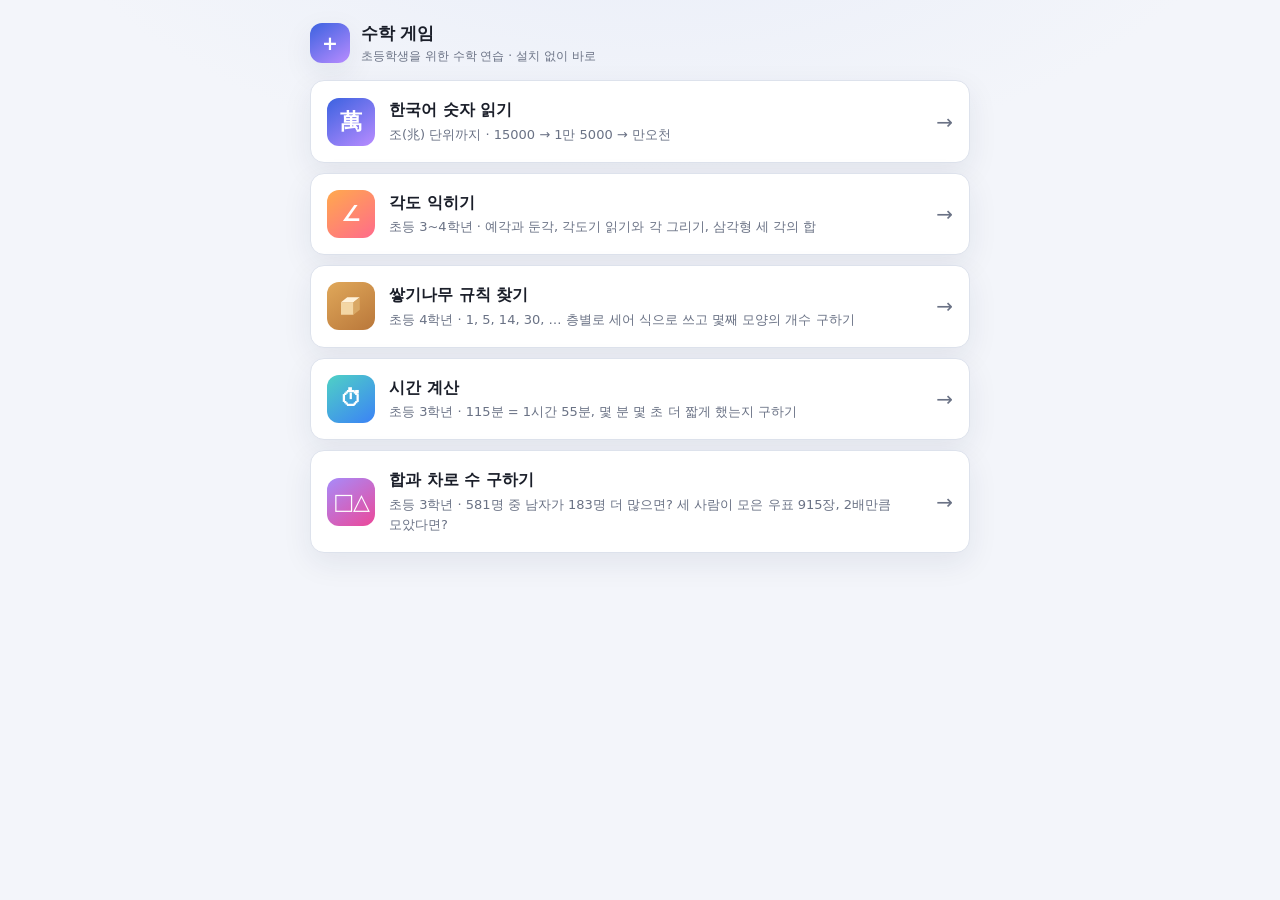
==== index.html @ 31f1b7b8 "합과 차 게임에 세 사람 문제 추가 — 915장, 145장 더, 2배 학습지 다음 문제(예린·준서·현빈이 모은 우표 915장, 준서는 예린이보다 145장 더, 현빈이는 준서의 2배" ====
<!DOCTYPE html>
<html lang="ko">
<head>
<meta charset="utf-8">
<meta name="viewport" content="width=device-width, initial-scale=1, viewport-fit=cover">
<meta name="description" content="초등학생을 위한 수학 게임 — 한국어 숫자 읽기, 각도 익히기, 쌓기나무 규칙 찾기, 시간 계산, 합과 차로 수 구하기.">
<title>수학 게임</title>
<link rel="icon" href="data:image/svg+xml,<svg xmlns='http://www.w3.org/2000/svg' viewBox='0 0 32 32'><text y='26' font-size='26'>🧮</text></svg>">
<link rel="stylesheet" href="css/style.css">
</head>
<body>
<div class="wrap">

  <header class="topbar">
    <div class="brand">
      <span class="logo" aria-hidden="true">+</span>
      <div>
        <h1>수학 게임</h1>
        <p>초등학생을 위한 수학 연습 · 설치 없이 바로</p>
      </div>
    </div>
  </header>

  <ul class="game-list">
    <li>
      <a class="game-card" href="numbers.html">
        <span class="logo" aria-hidden="true">萬</span>
        <span class="game-text">
          <b>한국어 숫자 읽기</b>
          <span>조(兆) 단위까지 · 15000 → 1만 5000 → 만오천</span>
        </span>
        <span class="go" aria-hidden="true">→</span>
      </a>
    </li>
    <li>
      <a class="game-card" href="angles.html">
        <span class="logo logo-angle" aria-hidden="true">∠</span>
        <span class="game-text">
          <b>각도 익히기</b>
          <span>초등 3~4학년 · 예각과 둔각, 각도기 읽기와 각 그리기, 삼각형 세 각의 합</span>
        </span>
        <span class="go" aria-hidden="true">→</span>
      </a>
    </li>
    <li>
      <a class="game-card" href="stacks.html">
        <span class="logo logo-stack" aria-hidden="true"><svg viewBox="0 0 24 24"><path d="M4 9h10v10H4z" fill="#f3d6a4"/><path d="M4 9l5-4h10l-5 4z" fill="#fff3dc"/><path d="M14 9l5-4v10l-5 4z" fill="#d9a865"/></svg></span>
        <span class="game-text">
          <b>쌓기나무 규칙 찾기</b>
          <span>초등 4학년 · 1, 5, 14, 30, … 층별로 세어 식으로 쓰고 몇째 모양의 개수 구하기</span>
        </span>
        <span class="go" aria-hidden="true">→</span>
      </a>
    </li>
    <li>
      <a class="game-card" href="times.html">
        <span class="logo logo-time" aria-hidden="true">⏱</span>
        <span class="game-text">
          <b>시간 계산</b>
          <span>초등 3학년 · 115분 = 1시간 55분, 몇 분 몇 초 더 짧게 했는지 구하기</span>
        </span>
        <span class="go" aria-hidden="true">→</span>
      </a>
    </li>
    <li>
      <a class="game-card" href="sumdiff.html">
        <span class="logo logo-sumdiff" aria-hidden="true">□△</span>
        <span class="game-text">
          <b>합과 차로 수 구하기</b>
          <span>초등 3학년 · 581명 중 남자가 183명 더 많으면? 세 사람이 모은 우표 915장, 2배만큼 모았다면?</span>
        </span>
        <span class="go" aria-hidden="true">→</span>
      </a>
    </li>
  </ul>

</div>
</body>
</html>
---- css/style.css ----
/* 한국어 숫자 읽기 게임 */

:root {
  --bg: #0e1016;
  --bg-glow: #171b28;
  --surface: #171a23;
  --surface-2: #1e2230;
  --border: #2a2f3d;
  --text: #e7eaf2;
  --muted: #8b93a8;
  --accent: #7f9cff;
  --accent-soft: rgba(127, 156, 255, 0.14);
  --gold: #ffd166;
  --good: #4ade80;
  --good-soft: rgba(74, 222, 128, 0.12);
  --bad: #fb7185;
  --bad-soft: rgba(251, 113, 133, 0.12);
  --radius: 14px;
  --shadow: 0 10px 30px rgba(0, 0, 0, 0.35);
}

@media (prefers-color-scheme: light) {
  :root {
    --bg: #f3f5fa;
    --bg-glow: #e7ecf8;
    --surface: #ffffff;
    --surface-2: #f0f3f9;
    --border: #dde2ec;
    --text: #1a1e29;
    --muted: #6a7285;
    --accent: #3b62e0;
    --accent-soft: rgba(59, 98, 224, 0.1);
    --gold: #b57d09;
    --good: #16a34a;
    --good-soft: rgba(22, 163, 74, 0.1);
    --bad: #dc2626;
    --bad-soft: rgba(220, 38, 38, 0.09);
    --shadow: 0 10px 30px rgba(28, 40, 80, 0.08);
  }
}

* { box-sizing: border-box; }

/* hidden 은 UA 스타일일 뿐이라 display 를 정한 클래스가 이긴다. 한 번에 막아 둔다. */
[hidden] { display: none !important; }

html, body { height: 100%; }

body {
  margin: 0;
  padding: 20px 16px 56px;
  background:
    radial-gradient(900px 500px at 50% -180px, var(--bg-glow), transparent 70%),
    var(--bg);
  color: var(--text);
  font-family: -apple-system, BlinkMacSystemFont, "Apple SD Gothic Neo", Pretendard,
    "Noto Sans KR", "Malgun Gothic", system-ui, sans-serif;
  font-size: 15px;
  line-height: 1.6;
  -webkit-font-smoothing: antialiased;
}

.wrap {
  max-width: 660px;
  margin: 0 auto;
  display: flex;
  flex-direction: column;
  gap: 14px;
}

/* ---------- 상단 ---------- */

.crumb { font-size: 13px; margin-bottom: -6px; }
.crumb a { color: var(--muted); text-decoration: none; }
.crumb a:hover { color: var(--accent); }

.topbar {
  display: flex;
  align-items: center;
  justify-content: space-between;
  gap: 12px;
}

.brand { display: flex; align-items: center; gap: 11px; min-width: 0; }

.logo {
  width: 40px;
  height: 40px;
  flex: none;
  display: grid;
  place-items: center;
  border-radius: 12px;
  background: linear-gradient(145deg, var(--accent), #b98cff);
  color: #fff;
  font-weight: 800;
  font-size: 19px;
  box-shadow: var(--shadow);
}

/* 각도 익히기 */
.logo-angle { background: linear-gradient(145deg, #ffa94d, #ff6b8b); font-size: 22px; }
/* 쌓기나무 규칙 찾기 */
.logo-stack { background: linear-gradient(145deg, #e0a85a, #b9773a); }
.logo-stack svg { width: 26px; height: 26px; }
.game-card .logo-stack svg { width: 30px; height: 30px; }
/* 시간 계산 */
.logo-time { background: linear-gradient(145deg, #4fd1c5, #3b82f6); font-size: 22px; }
/* 합과 차 */
.logo-sumdiff { background: linear-gradient(145deg, #a78bfa, #ec4899); font-size: 15px; letter-spacing: -1px; }

.brand h1 { margin: 0; font-size: 17px; letter-spacing: -0.2px; }
/* 좁은 화면에서 한글이 단어 중간에서 끊기지 않도록 */
.brand p { margin: 0; font-size: 12px; color: var(--muted); word-break: keep-all; }

.icon-btn {
  border: 1px solid var(--border);
  background: var(--surface);
  color: var(--text);
  border-radius: 10px;
  padding: 7px 11px;
  font: inherit;
  font-size: 13px;
  cursor: pointer;
  white-space: nowrap;
}
.icon-btn:hover { border-color: var(--accent); }
.icon-btn[aria-pressed="true"] { border-color: var(--accent); color: var(--accent); }

.topbar-actions { display: flex; gap: 6px; flex: none; }

/* ---------- 게임 목록 (index.html) ---------- */

.game-list { display: flex; flex-direction: column; gap: 10px; margin: 0; padding: 0; list-style: none; }

.game-card {
  display: flex;
  align-items: center;
  gap: 14px;
  padding: 16px;
  background: var(--surface);
  border: 1px solid var(--border);
  border-radius: var(--radius);
  box-shadow: var(--shadow);
  color: var(--text);
  text-decoration: none;
  transition: border-color 0.12s ease;
}
.game-card:hover,
.game-card:focus-visible { border-color: var(--accent); }
.game-card .logo { width: 48px; height: 48px; font-size: 22px; box-shadow: none; }
.game-text { display: flex; flex-direction: column; gap: 2px; min-width: 0; }
.game-text b { font-size: 16px; }
.game-text span { font-size: 13px; color: var(--muted); word-break: keep-all; }
.game-card .go { margin-left: auto; flex: none; color: var(--muted); font-size: 20px; }

/* ---------- 설정 ---------- */

.panel {
  background: var(--surface);
  border: 1px solid var(--border);
  border-radius: var(--radius);
  padding: 12px 14px;
}

.control-row {
  display: flex;
  align-items: center;
  gap: 10px;
  flex-wrap: wrap;
}
.control-row + .control-row { margin-top: 10px; }

.control-label {
  font-size: 12px;
  color: var(--muted);
  width: 34px;
  flex: none;
}

.segmented {
  display: flex;
  flex-wrap: wrap;
  gap: 5px;
}

.segmented button {
  border: 1px solid var(--border);
  background: transparent;
  color: var(--muted);
  border-radius: 999px;
  padding: 5px 13px;
  font: inherit;
  font-size: 13px;
  cursor: pointer;
  transition: all 0.12s ease;
}
.segmented button:hover { color: var(--text); border-color: var(--accent); }
.segmented button[aria-pressed="true"] {
  background: var(--accent-soft);
  border-color: var(--accent);
  color: var(--accent);
  font-weight: 600;
}

.segmented button:disabled {
  opacity: 0.4;
  border-style: dashed;
  cursor: not-allowed;
}
.segmented button:disabled:hover {
  color: var(--muted);
  border-color: var(--border);
}

.level-hint { font-size: 12px; color: var(--muted); margin: 8px 0 0; }

/* ---------- 통계 ---------- */

.stats {
  display: grid;
  grid-template-columns: repeat(4, 1fr);
  gap: 8px;
}

.stat {
  background: var(--surface);
  border: 1px solid var(--border);
  border-radius: 12px;
  padding: 9px 6px;
  text-align: center;
}
.stat dt { font-size: 11px; color: var(--muted); margin: 0; }
.stat dd {
  margin: 1px 0 0;
  font-size: 19px;
  font-weight: 700;
  font-variant-numeric: tabular-nums;
  letter-spacing: -0.3px;
}
.stat.is-low dd { color: var(--bad); }

/* ---------- 문제 ---------- */

.card {
  background: var(--surface);
  border: 1px solid var(--border);
  border-radius: var(--radius);
  padding: 22px 18px 18px;
  box-shadow: var(--shadow);
}

.prompt {
  text-align: center;
  font-size: 13px;
  color: var(--muted);
  margin-bottom: 10px;
}

.question {
  text-align: center;
  font-size: clamp(26px, 7.2vw, 44px);
  font-weight: 800;
  /* 쉼표가 없으므로 자릿수를 세기 쉽도록 살짝 벌린다 */
  letter-spacing: 0.04em;
  font-variant-numeric: tabular-nums;
  word-break: keep-all;
  overflow-wrap: anywhere;
  line-height: 1.25;
  margin: 0;
}
.question.is-hangul {
  font-size: clamp(20px, 5.2vw, 32px);
  letter-spacing: -0.5px;
}

/* 자리표 */
.place-table {
  display: flex;
  justify-content: center;
  gap: 6px;
  flex-wrap: wrap;
  margin-top: 14px;
}
.place-table[hidden] { display: none; }

.place-group {
  border: 1px dashed var(--border);
  border-radius: 10px;
  padding: 4px 10px 6px;
  text-align: center;
  min-width: 62px;
  background: var(--surface-2);
}
.place-group.is-zero { opacity: 0.4; }
.place-label { display: block; font-size: 11px; color: var(--accent); font-weight: 700; }
.place-digits { display: block; font-size: 16px; font-variant-numeric: tabular-nums; letter-spacing: 1px; }

/* ---------- 입력 ---------- */

.fields { margin-top: 18px; display: flex; flex-direction: column; gap: 10px; }

.field { display: flex; flex-direction: column; gap: 5px; }
.field[hidden] { display: none; }

.field-head {
  display: flex;
  align-items: baseline;
  justify-content: space-between;
  gap: 8px;
}
.field-head label { font-size: 13px; font-weight: 600; word-break: keep-all; }
.field-head .eg { font-size: 11.5px; color: var(--muted); }

.field input {
  width: 100%;
  border: 1.5px solid var(--border);
  background: var(--surface-2);
  color: var(--text);
  border-radius: 11px;
  padding: 12px 13px;
  font: inherit;
  font-size: 17px;
  outline: none;
  transition: border-color 0.12s ease, background 0.12s ease;
}
.field input::placeholder { color: var(--muted); opacity: 0.65; }
.field input:focus { border-color: var(--accent); }
.field.is-good input { border-color: var(--good); background: var(--good-soft); }
.field.is-bad input { border-color: var(--bad); background: var(--bad-soft); }

.field-msg { font-size: 12.5px; min-height: 0; }
.field-msg:empty { display: none; }
.field.is-good .field-msg { color: var(--good); }
.field.is-bad .field-msg { color: var(--bad); }

/* ---------- 버튼 ---------- */

.actions { display: flex; gap: 8px; margin-top: 16px; }

.btn {
  border-radius: 11px;
  padding: 12px 16px;
  font: inherit;
  font-size: 15px;
  font-weight: 600;
  cursor: pointer;
  border: 1px solid var(--border);
  background: var(--surface-2);
  color: var(--text);
  transition: filter 0.12s ease, border-color 0.12s ease;
}
.btn:hover { filter: brightness(1.12); }
.btn:disabled { opacity: 0.4; cursor: not-allowed; }
.btn:disabled:hover { filter: none; border-color: var(--border); }
.btn-primary {
  flex: 1;
  border-color: transparent;
  background: linear-gradient(145deg, var(--accent), #9a7dff);
  color: #fff;
}
.btn-ghost { flex: none; color: var(--muted); }
.btn-ghost:hover { color: var(--text); border-color: var(--accent); }

/* ---------- 피드백 ---------- */

.feedback { margin-top: 16px; }
.feedback[hidden] { display: none; }

.verdict {
  display: flex;
  align-items: center;
  gap: 8px;
  font-weight: 700;
  font-size: 16px;
  padding: 10px 12px;
  border-radius: 11px;
}
.verdict.good { background: var(--good-soft); color: var(--good); }
.verdict.bad { background: var(--bad-soft); color: var(--bad); }
.verdict .score-delta { margin-left: auto; font-size: 13px; font-variant-numeric: tabular-nums; }

.unlock {
  margin-top: 10px;
  padding: 11px 13px;
  border: 1px solid var(--gold);
  border-radius: 11px;
  background: linear-gradient(135deg, rgba(255, 209, 102, 0.16), var(--accent-soft));
  font-size: 14px;
  font-weight: 600;
  word-break: keep-all;
}

.answer-line {
  margin-top: 10px;
  padding: 11px 12px;
  background: var(--surface-2);
  border: 1px solid var(--border);
  border-radius: 11px;
  font-size: 15px;
  word-break: keep-all;
  overflow-wrap: anywhere;
}
.answer-line b { color: var(--accent); font-weight: 700; }
.answer-line .sep { color: var(--muted); margin: 0 7px; }

.breakdown {
  width: 100%;
  border-collapse: collapse;
  margin-top: 10px;
  font-size: 14px;
}
.breakdown th {
  text-align: left;
  font-size: 11.5px;
  font-weight: 600;
  color: var(--muted);
  padding: 3px 8px;
  border-bottom: 1px solid var(--border);
}
.breakdown td {
  padding: 6px 8px;
  border-bottom: 1px solid var(--border);
  font-variant-numeric: tabular-nums;
}
.breakdown tr:last-child td { border-bottom: none; }
.breakdown tr.sum td {
  font-weight: 700;
  border-top: 2px solid var(--border);
}
.breakdown .u { color: var(--accent); font-weight: 700; width: 46px; }
.breakdown .h { font-variant-numeric: normal; }

.tip {
  margin-top: 10px;
  padding: 9px 12px;
  border-left: 3px solid var(--gold);
  background: var(--surface-2);
  border-radius: 0 10px 10px 0;
  font-size: 13px;
  color: var(--muted);
}
.tip b { color: var(--text); }

/* ---------- 결과 ---------- */

.result { text-align: center; padding: 10px 0 4px; }
.result h2 { margin: 0 0 6px; font-size: 20px; }
.result .big {
  font-size: 46px;
  font-weight: 800;
  color: var(--accent);
  font-variant-numeric: tabular-nums;
  line-height: 1.1;
}
.result p { color: var(--muted); margin: 6px 0 16px; font-size: 14px; }

/* ---------- 규칙 시트 ---------- */

.guide[hidden] { display: none; }
.guide h2 { font-size: 15px; margin: 0 0 10px; }
.guide ul { margin: 0; padding-left: 18px; }
.guide li { margin-bottom: 7px; font-size: 13.5px; color: var(--muted); }
.guide li b { color: var(--text); }
.guide code {
  background: var(--surface-2);
  border: 1px solid var(--border);
  border-radius: 6px;
  padding: 1px 6px;
  font-size: 12.5px;
  font-family: ui-monospace, SFMono-Regular, Menlo, monospace;
  color: var(--text);
}

.unit-scale {
  display: flex;
  gap: 6px;
  flex-wrap: wrap;
  margin: 0 0 12px;
}
.unit-scale span {
  border: 1px solid var(--border);
  background: var(--surface-2);
  border-radius: 9px;
  padding: 5px 9px;
  font-size: 12px;
  color: var(--muted);
}
.unit-scale b { color: var(--accent); }

.foot { text-align: center; font-size: 12px; color: var(--muted); }
.foot kbd {
  background: var(--surface-2);
  border: 1px solid var(--border);
  border-bottom-width: 2px;
  border-radius: 5px;
  padding: 1px 5px;
  font-size: 11px;
  font-family: inherit;
}

@media (max-width: 420px) {
  .stats { grid-template-columns: repeat(2, 1fr); }
  .control-label { width: 100%; }
}

@media (prefers-reduced-motion: no-preference) {
  .card { animation: rise 0.22s ease both; }
  @keyframes rise {
    from { opacity: 0; transform: translateY(6px); }
    to { opacity: 1; transform: none; }
  }
}
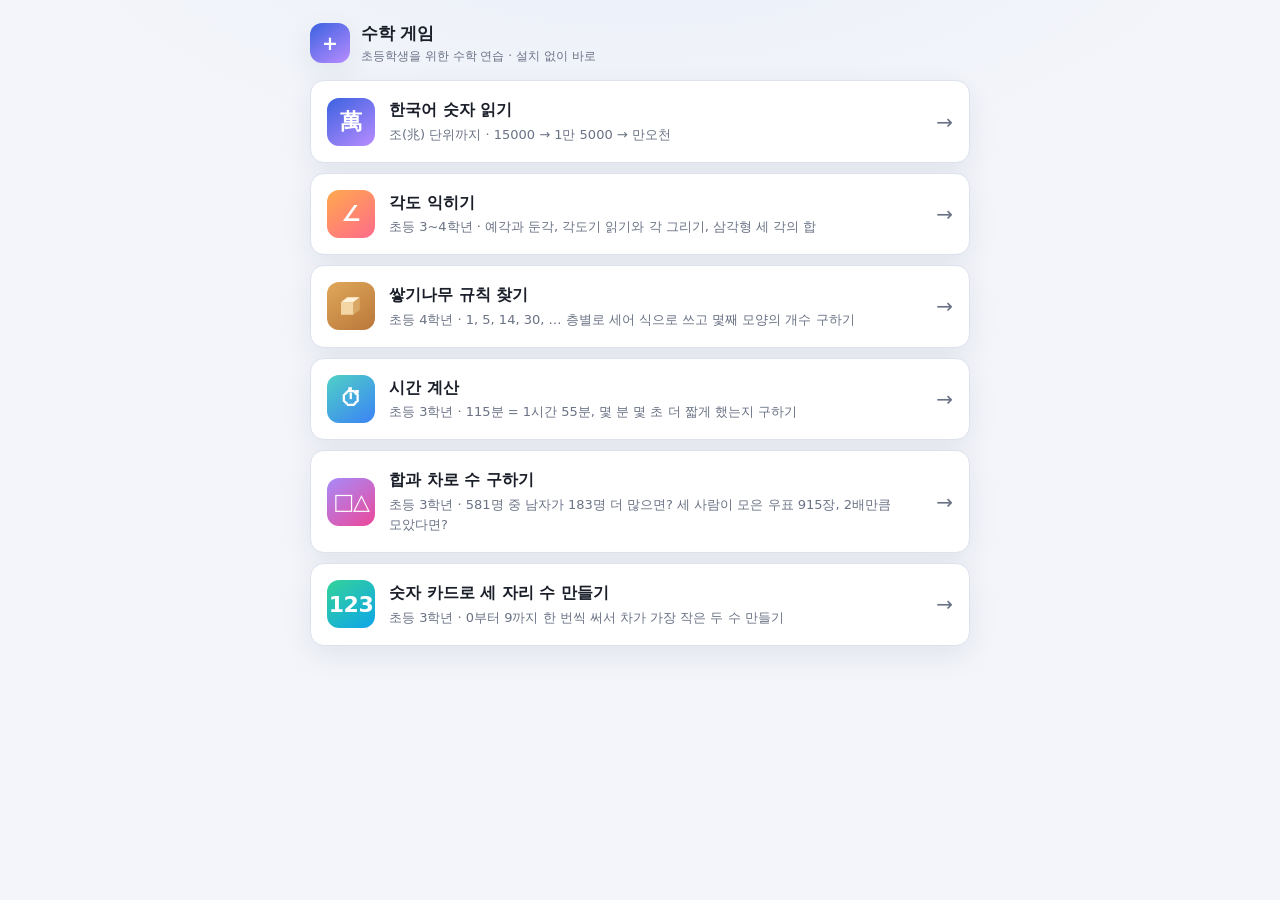
==== commit 0a0da8af: "숫자 카드 게임 추가 — 0~9로 차가 가장 작은 두 세 자리 수 학습지 문제(0부터 9까지 한 번씩 써서 두 세 자리 수, 차가 가장 작게)에서 시작했다. 가장 작은 차는 3이고" ====
--- a/index.html
+++ b/index.html
@@ -3,7 +3,7 @@
 <head>
 <meta charset="utf-8">
 <meta name="viewport" content="width=device-width, initial-scale=1, viewport-fit=cover">
-<meta name="description" content="초등학생을 위한 수학 게임 — 한국어 숫자 읽기, 각도 익히기, 쌓기나무 규칙 찾기, 시간 계산, 합과 차로 수 구하기.">
+<meta name="description" content="초등학생을 위한 수학 게임 — 한국어 숫자 읽기, 각도 익히기, 쌓기나무 규칙 찾기, 시간 계산, 합과 차로 수 구하기, 숫자 카드로 세 자리 수 만들기.">
 <title>수학 게임</title>
 <link rel="icon" href="data:image/svg+xml,<svg xmlns='http://www.w3.org/2000/svg' viewBox='0 0 32 32'><text y='26' font-size='26'>🧮</text></svg>">
 <link rel="stylesheet" href="css/style.css">
@@ -72,6 +72,16 @@
         <span class="go" aria-hidden="true">→</span>
       </a>
     </li>
+    <li>
+      <a class="game-card" href="digits.html">
+        <span class="logo logo-digits" aria-hidden="true">123</span>
+        <span class="game-text">
+          <b>숫자 카드로 세 자리 수 만들기</b>
+          <span>초등 3학년 · 0부터 9까지 한 번씩 써서 차가 가장 작은 두 수 만들기</span>
+        </span>
+        <span class="go" aria-hidden="true">→</span>
+      </a>
+    </li>
   </ul>
 
 </div>
--- a/css/style.css
+++ b/css/style.css
@@ -107,6 +107,8 @@
 .logo-time { background: linear-gradient(145deg, #4fd1c5, #3b82f6); font-size: 22px; }
 /* 합과 차 */
 .logo-sumdiff { background: linear-gradient(145deg, #a78bfa, #ec4899); font-size: 15px; letter-spacing: -1px; }
+/* 숫자 카드 */
+.logo-digits { background: linear-gradient(145deg, #34d399, #0ea5e9); font-size: 14px; letter-spacing: -0.5px; }
 
 .brand h1 { margin: 0; font-size: 17px; letter-spacing: -0.2px; }
 /* 좁은 화면에서 한글이 단어 중간에서 끊기지 않도록 */
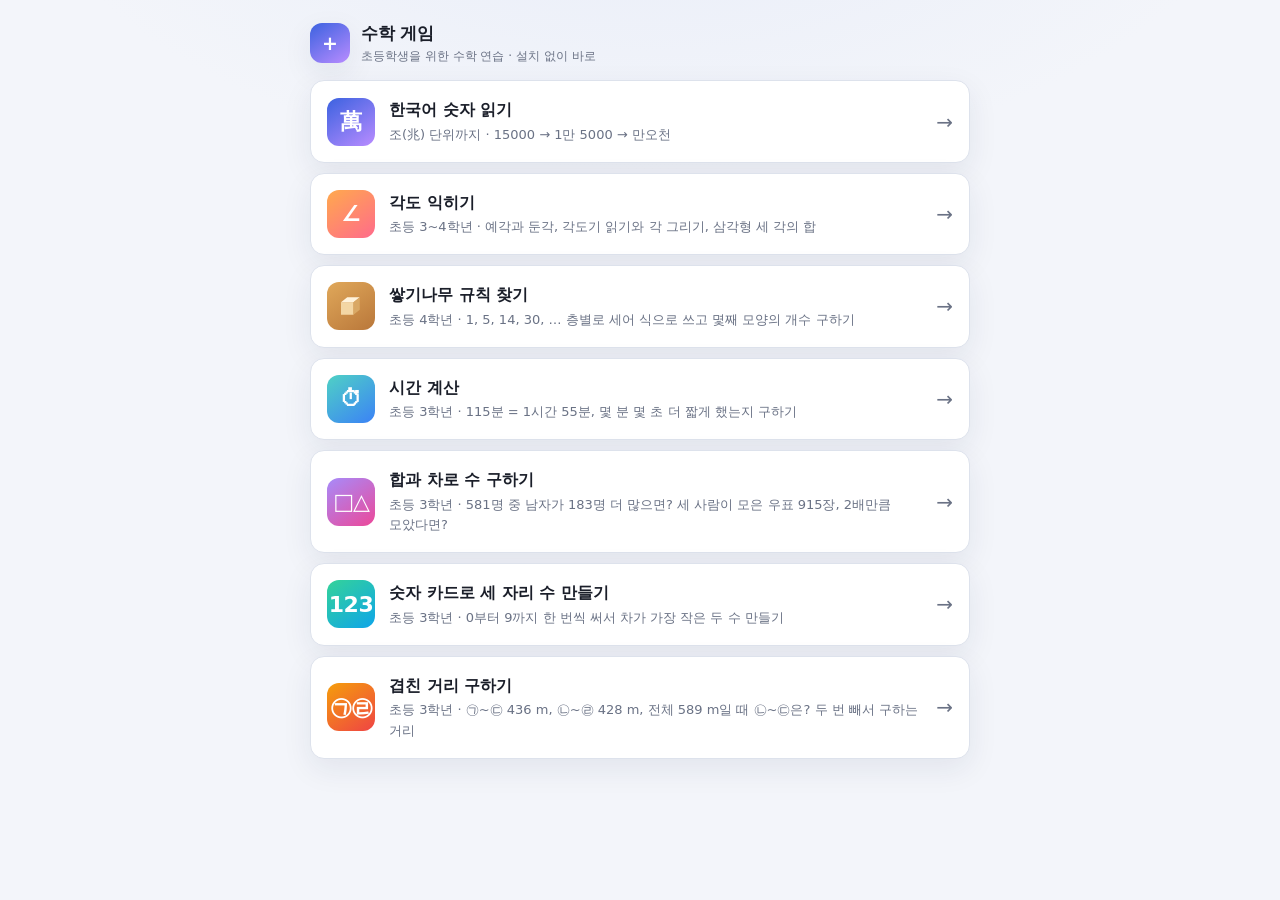
==== commit d86269f6: "겹친 거리 게임 추가 — ㉠~㉣ 사이 거리를 더하고 빼서 구하기 학습지 4-3(436 + 428 − 589 = 275 m)과 4-4(508 − 235 = 273, 439 − 273" ====
--- a/index.html
+++ b/index.html
@@ -82,6 +82,16 @@
         <span class="go" aria-hidden="true">→</span>
       </a>
     </li>
+    <li>
+      <a class="game-card" href="distance.html">
+        <span class="logo logo-distance" aria-hidden="true">㉠㉣</span>
+        <span class="game-text">
+          <b>겹친 거리 구하기</b>
+          <span>초등 3학년 · ㉠~㉢ 436 m, ㉡~㉣ 428 m, 전체 589 m일 때 ㉡~㉢은? 두 번 빼서 구하는 거리</span>
+        </span>
+        <span class="go" aria-hidden="true">→</span>
+      </a>
+    </li>
   </ul>
 
 </div>
--- a/css/style.css
+++ b/css/style.css
@@ -109,6 +109,7 @@
 .logo-sumdiff { background: linear-gradient(145deg, #a78bfa, #ec4899); font-size: 15px; letter-spacing: -1px; }
 /* 숫자 카드 */
 .logo-digits { background: linear-gradient(145deg, #34d399, #0ea5e9); font-size: 14px; letter-spacing: -0.5px; }
+.logo-distance { background: linear-gradient(145deg, #f59e0b, #ef4444); font-size: 13px; letter-spacing: -1px; }
 
 .brand h1 { margin: 0; font-size: 17px; letter-spacing: -0.2px; }
 /* 좁은 화면에서 한글이 단어 중간에서 끊기지 않도록 */
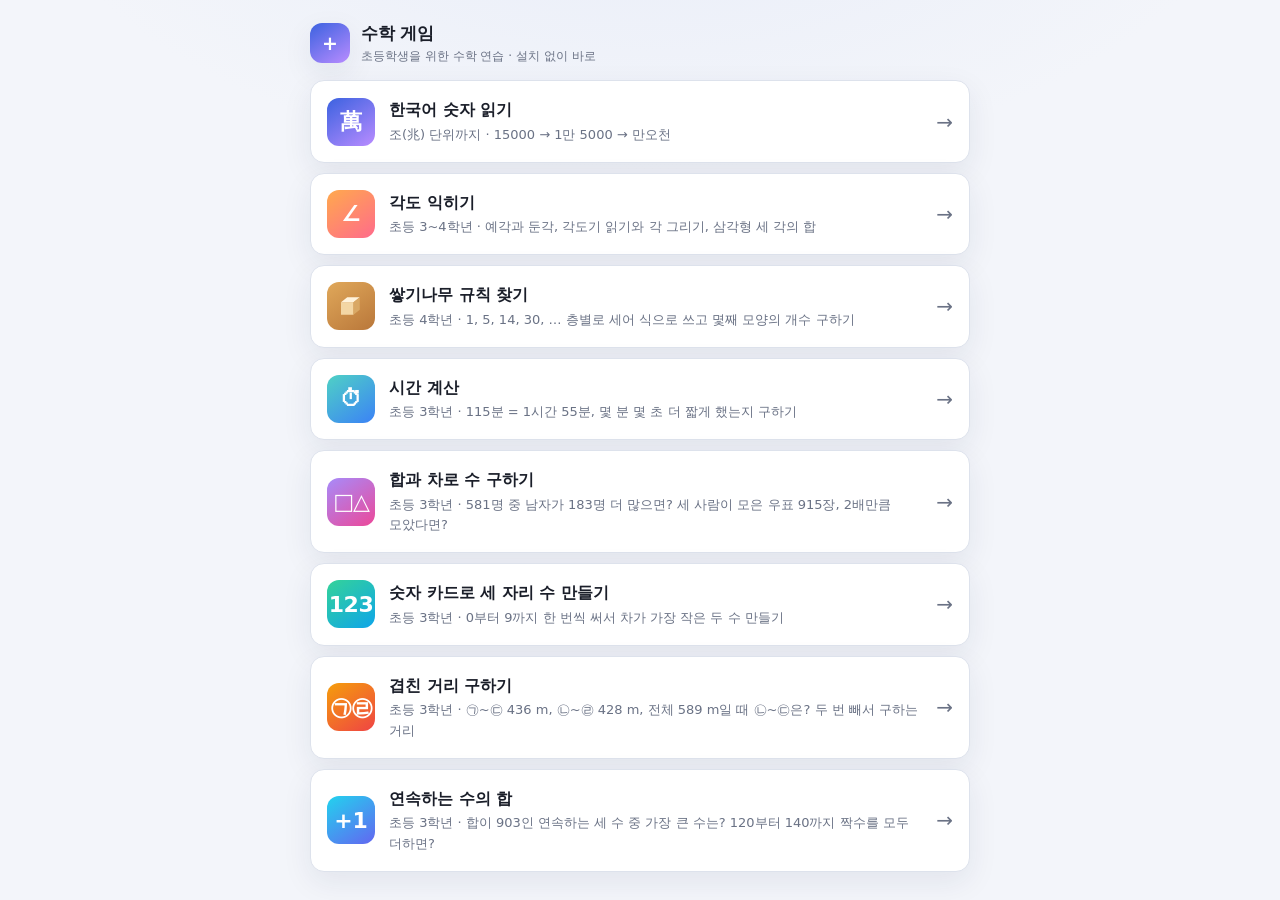
==== commit 063a6a78: "연속하는 수의 합 게임 추가 — 세 수 구하기와 짝 지어 모두 더하기 학습지 7-2(120부터 140까지 짝수의 합 = 260 × 5 + 130 = 1430), 7-3(합 903인" ====
--- a/index.html
+++ b/index.html
@@ -92,6 +92,16 @@
         <span class="go" aria-hidden="true">→</span>
       </a>
     </li>
+    <li>
+      <a class="game-card" href="consec.html">
+        <span class="logo logo-consec" aria-hidden="true">+1</span>
+        <span class="game-text">
+          <b>연속하는 수의 합</b>
+          <span>초등 3학년 · 합이 903인 연속하는 세 수 중 가장 큰 수는? 120부터 140까지 짝수를 모두 더하면?</span>
+        </span>
+        <span class="go" aria-hidden="true">→</span>
+      </a>
+    </li>
   </ul>
 
 </div>
--- a/css/style.css
+++ b/css/style.css
@@ -110,6 +110,7 @@
 /* 숫자 카드 */
 .logo-digits { background: linear-gradient(145deg, #34d399, #0ea5e9); font-size: 14px; letter-spacing: -0.5px; }
 .logo-distance { background: linear-gradient(145deg, #f59e0b, #ef4444); font-size: 13px; letter-spacing: -1px; }
+.logo-consec { background: linear-gradient(145deg, #22d3ee, #6366f1); font-size: 16px; }
 
 .brand h1 { margin: 0; font-size: 17px; letter-spacing: -0.2px; }
 /* 좁은 화면에서 한글이 단어 중간에서 끊기지 않도록 */
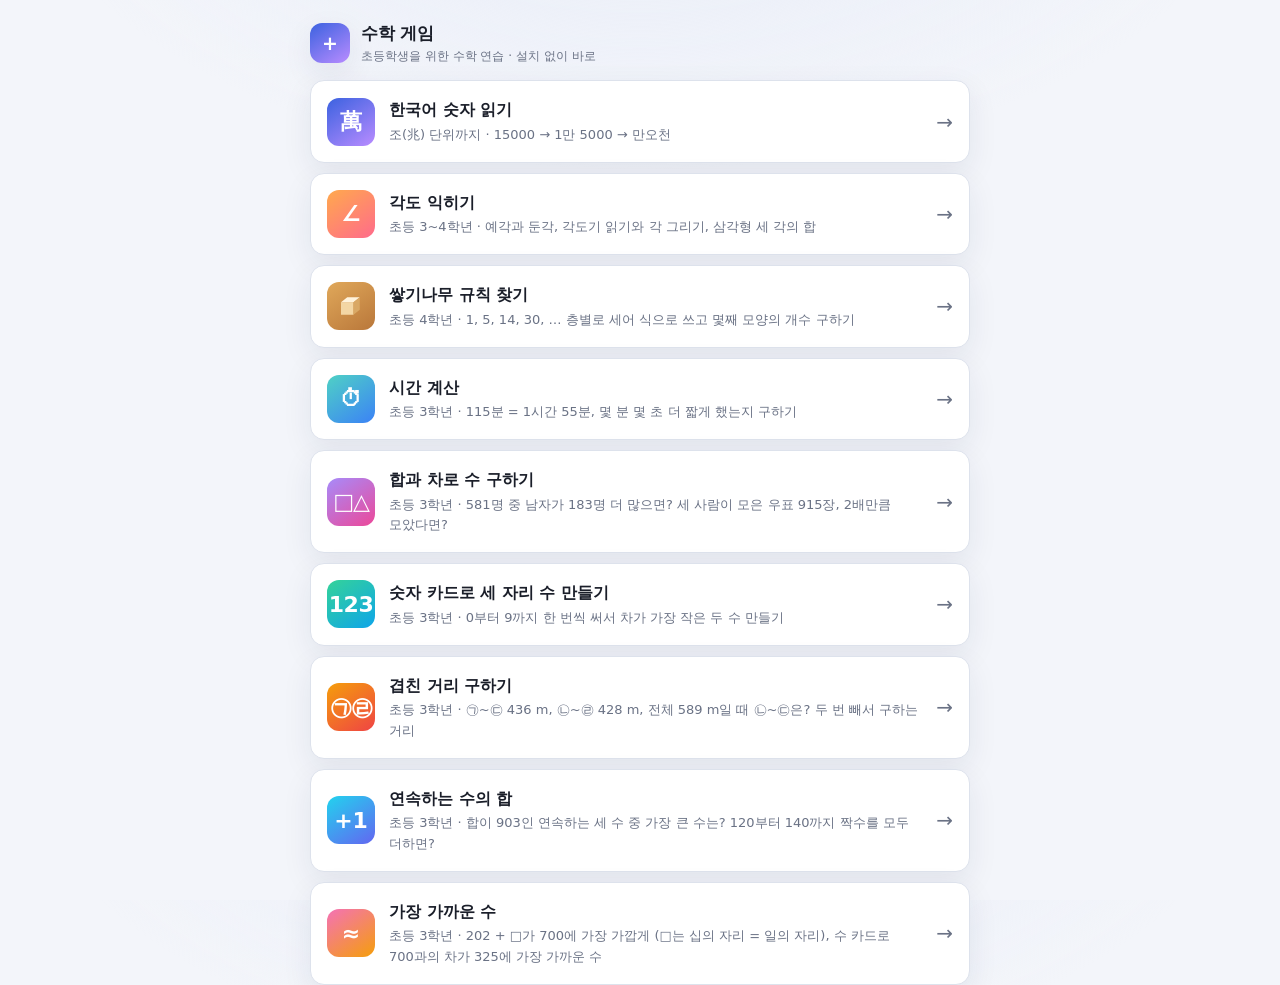
==== commit d607bef9: "가장 가까운 수 게임 추가 — 자리 조건 □와 수 카드로 가장 가깝게 학습지 8-1~8-4: 202 + □가 700에 가장 가깝게(십·일의 자리가 같은 수, 499), 563 + " ====
--- a/index.html
+++ b/index.html
@@ -102,6 +102,16 @@
         <span class="go" aria-hidden="true">→</span>
       </a>
     </li>
+    <li>
+      <a class="game-card" href="near.html">
+        <span class="logo logo-near" aria-hidden="true">≈</span>
+        <span class="game-text">
+          <b>가장 가까운 수</b>
+          <span>초등 3학년 · 202 + □가 700에 가장 가깝게 (□는 십의 자리 = 일의 자리), 수 카드로 700과의 차가 325에 가장 가까운 수</span>
+        </span>
+        <span class="go" aria-hidden="true">→</span>
+      </a>
+    </li>
   </ul>
 
 </div>
--- a/css/style.css
+++ b/css/style.css
@@ -111,6 +111,7 @@
 .logo-digits { background: linear-gradient(145deg, #34d399, #0ea5e9); font-size: 14px; letter-spacing: -0.5px; }
 .logo-distance { background: linear-gradient(145deg, #f59e0b, #ef4444); font-size: 13px; letter-spacing: -1px; }
 .logo-consec { background: linear-gradient(145deg, #22d3ee, #6366f1); font-size: 16px; }
+.logo-near { background: linear-gradient(145deg, #f472b6, #f59e0b); font-size: 24px; }
 
 .brand h1 { margin: 0; font-size: 17px; letter-spacing: -0.2px; }
 /* 좁은 화면에서 한글이 단어 중간에서 끊기지 않도록 */
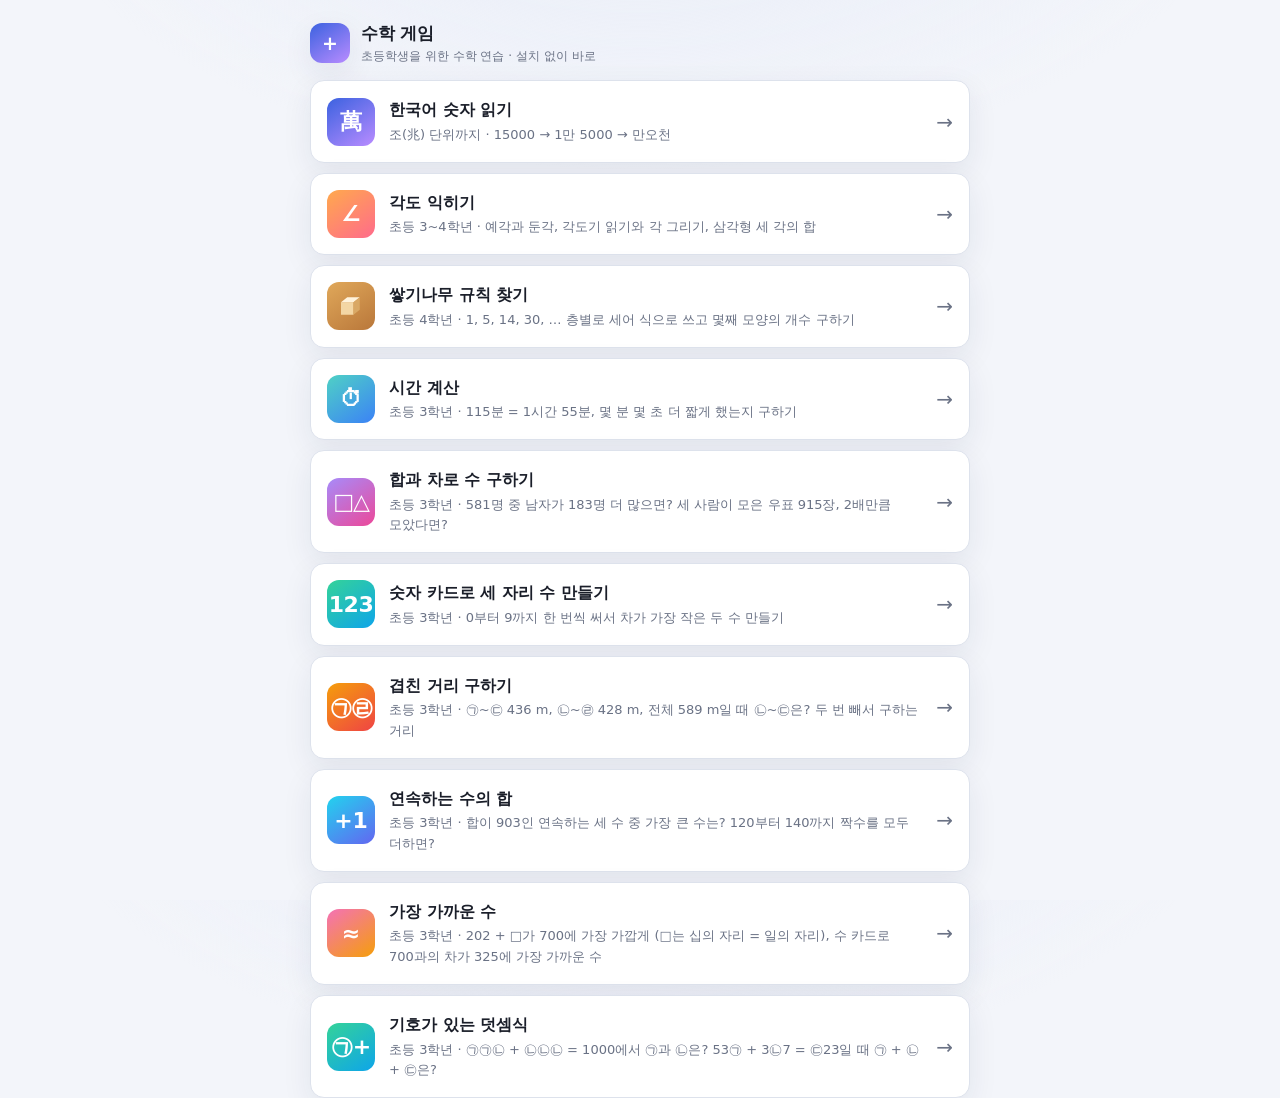
==== commit da028986: "기호가 있는 덧셈식 게임 추가 — 받아올림을 따져 ㉠, ㉡, ㉢ 구하기 학습지 -3: ㉠㉠㉡ + ㉡㉡㉡ = 1000 → ㉡ = 5 (0은 맨 앞 자리라 안 됨), ㉠ = 4. 학습" ====
--- a/index.html
+++ b/index.html
@@ -112,6 +112,16 @@
         <span class="go" aria-hidden="true">→</span>
       </a>
     </li>
+    <li>
+      <a class="game-card" href="riddle.html">
+        <span class="logo logo-riddle" aria-hidden="true">㉠+</span>
+        <span class="game-text">
+          <b>기호가 있는 덧셈식</b>
+          <span>초등 3학년 · ㉠㉠㉡ + ㉡㉡㉡ = 1000에서 ㉠과 ㉡은? 53㉠ + 3㉡7 = ㉢23일 때 ㉠ + ㉡ + ㉢은?</span>
+        </span>
+        <span class="go" aria-hidden="true">→</span>
+      </a>
+    </li>
   </ul>
 
 </div>
--- a/css/style.css
+++ b/css/style.css
@@ -112,6 +112,7 @@
 .logo-distance { background: linear-gradient(145deg, #f59e0b, #ef4444); font-size: 13px; letter-spacing: -1px; }
 .logo-consec { background: linear-gradient(145deg, #22d3ee, #6366f1); font-size: 16px; }
 .logo-near { background: linear-gradient(145deg, #f472b6, #f59e0b); font-size: 24px; }
+.logo-riddle { background: linear-gradient(145deg, #34d399, #0ea5e9); font-size: 15px; }
 
 .brand h1 { margin: 0; font-size: 17px; letter-spacing: -0.2px; }
 /* 좁은 화면에서 한글이 단어 중간에서 끊기지 않도록 */
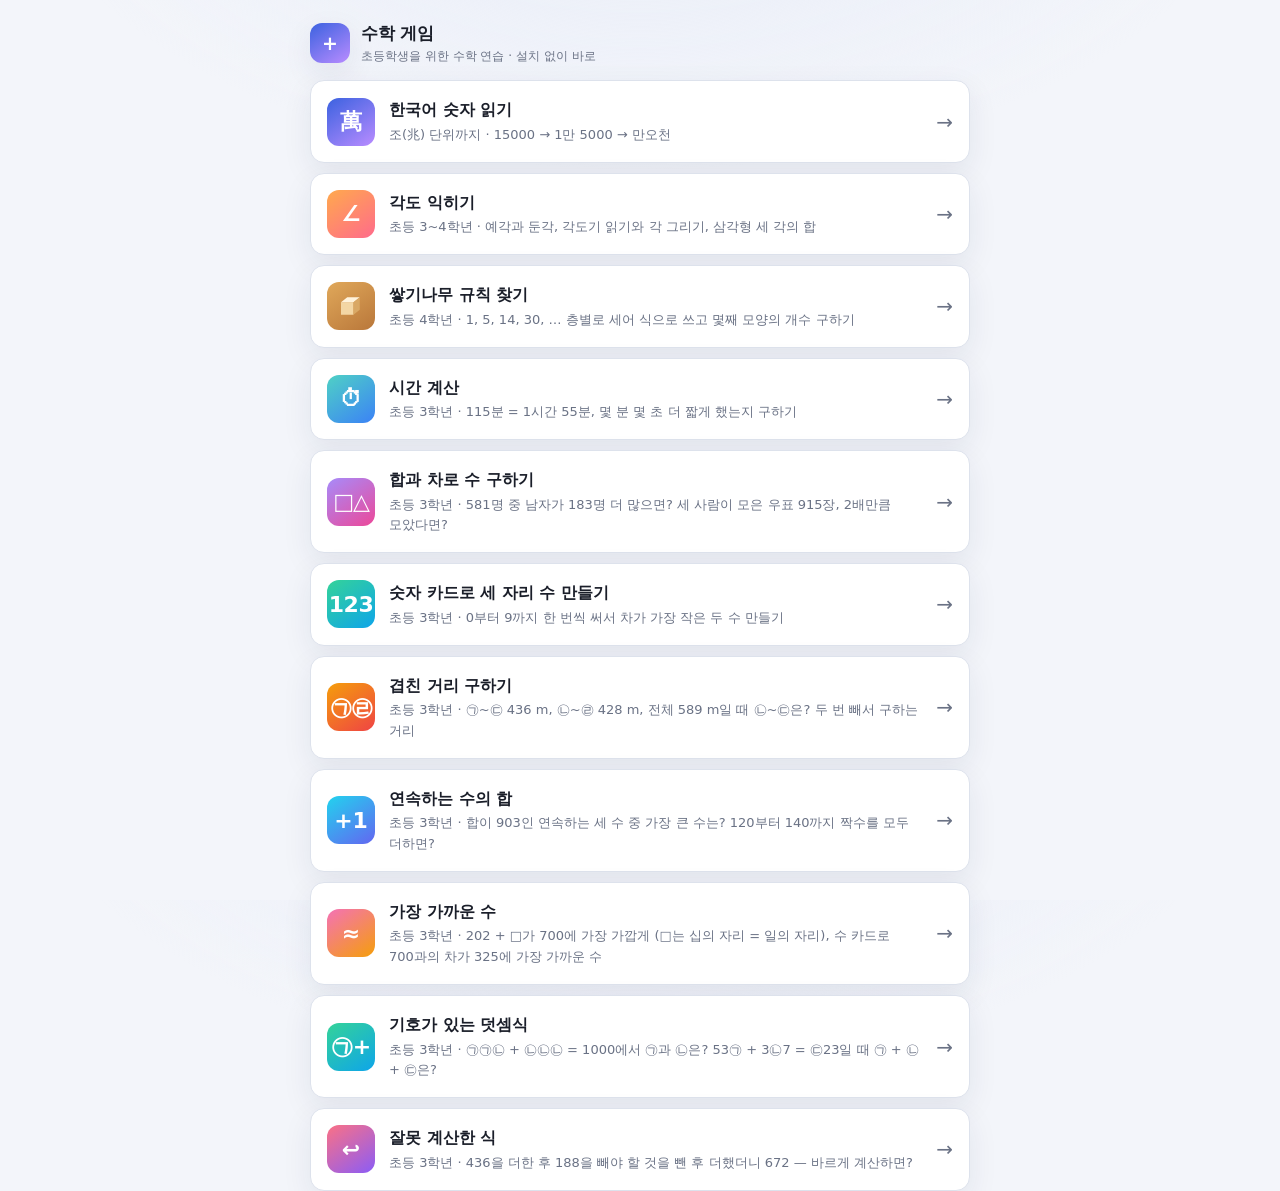
==== commit de0af706: "잘못 계산한 식 게임 추가, 합과 차에 「어떤 두 수」 문제 추가 학습지 유형 4: 436을 더한 후 188을 빼야 할 것을 뺀 후 더했더니 672. 거꾸로 672 − 188 + " ====
--- a/index.html
+++ b/index.html
@@ -122,6 +122,16 @@
         <span class="go" aria-hidden="true">→</span>
       </a>
     </li>
+    <li>
+      <a class="game-card" href="wrongcalc.html">
+        <span class="logo logo-wrongcalc" aria-hidden="true">↩</span>
+        <span class="game-text">
+          <b>잘못 계산한 식</b>
+          <span>초등 3학년 · 436을 더한 후 188을 빼야 할 것을 뺀 후 더했더니 672 — 바르게 계산하면?</span>
+        </span>
+        <span class="go" aria-hidden="true">→</span>
+      </a>
+    </li>
   </ul>
 
 </div>
--- a/css/style.css
+++ b/css/style.css
@@ -113,6 +113,7 @@
 .logo-consec { background: linear-gradient(145deg, #22d3ee, #6366f1); font-size: 16px; }
 .logo-near { background: linear-gradient(145deg, #f472b6, #f59e0b); font-size: 24px; }
 .logo-riddle { background: linear-gradient(145deg, #34d399, #0ea5e9); font-size: 15px; }
+.logo-wrongcalc { background: linear-gradient(145deg, #fb7185, #8b5cf6); font-size: 24px; }
 
 .brand h1 { margin: 0; font-size: 17px; letter-spacing: -0.2px; }
 /* 좁은 화면에서 한글이 단어 중간에서 끊기지 않도록 */
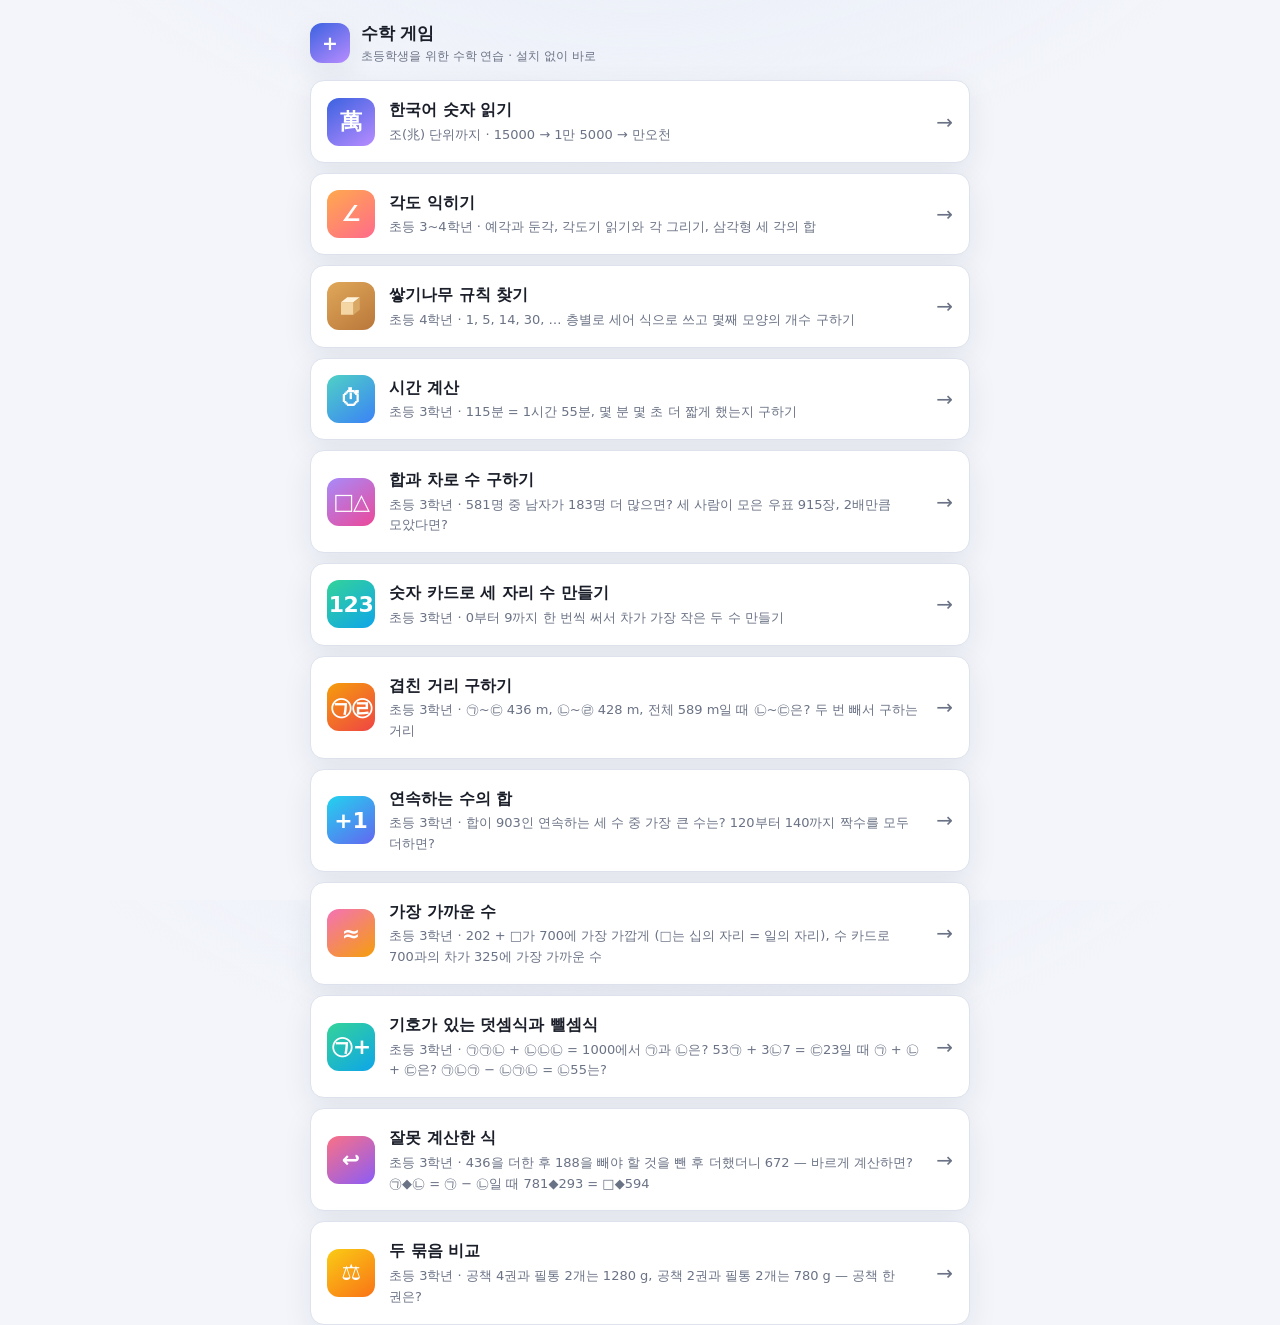
==== commit 8f9ec411: "두 묶음 비교 게임 추가, 기호 뺄셈식·약속한 기호 ◆ 단계 추가 - 학습지 12: 공책 4권 + 필통 2개 = 1280 g, 공책 2권 + 필통 2개 =   780 g → 같은 " ====
--- a/index.html
+++ b/index.html
@@ -116,8 +116,8 @@
       <a class="game-card" href="riddle.html">
         <span class="logo logo-riddle" aria-hidden="true">㉠+</span>
         <span class="game-text">
-          <b>기호가 있는 덧셈식</b>
-          <span>초등 3학년 · ㉠㉠㉡ + ㉡㉡㉡ = 1000에서 ㉠과 ㉡은? 53㉠ + 3㉡7 = ㉢23일 때 ㉠ + ㉡ + ㉢은?</span>
+          <b>기호가 있는 덧셈식과 뺄셈식</b>
+          <span>초등 3학년 · ㉠㉠㉡ + ㉡㉡㉡ = 1000에서 ㉠과 ㉡은? 53㉠ + 3㉡7 = ㉢23일 때 ㉠ + ㉡ + ㉢은? ㉠㉡㉠ − ㉡㉠㉡ = ㉡55는?</span>
         </span>
         <span class="go" aria-hidden="true">→</span>
       </a>
@@ -127,7 +127,17 @@
         <span class="logo logo-wrongcalc" aria-hidden="true">↩</span>
         <span class="game-text">
           <b>잘못 계산한 식</b>
-          <span>초등 3학년 · 436을 더한 후 188을 빼야 할 것을 뺀 후 더했더니 672 — 바르게 계산하면?</span>
+          <span>초등 3학년 · 436을 더한 후 188을 빼야 할 것을 뺀 후 더했더니 672 — 바르게 계산하면? ㉠◆㉡ = ㉠ − ㉡일 때 781◆293 = □◆594</span>
+        </span>
+        <span class="go" aria-hidden="true">→</span>
+      </a>
+    </li>
+    <li>
+      <a class="game-card" href="bundle.html">
+        <span class="logo logo-bundle" aria-hidden="true">⚖</span>
+        <span class="game-text">
+          <b>두 묶음 비교</b>
+          <span>초등 3학년 · 공책 4권과 필통 2개는 1280 g, 공책 2권과 필통 2개는 780 g — 공책 한 권은?</span>
         </span>
         <span class="go" aria-hidden="true">→</span>
       </a>
--- a/css/style.css
+++ b/css/style.css
@@ -114,6 +114,7 @@
 .logo-near { background: linear-gradient(145deg, #f472b6, #f59e0b); font-size: 24px; }
 .logo-riddle { background: linear-gradient(145deg, #34d399, #0ea5e9); font-size: 15px; }
 .logo-wrongcalc { background: linear-gradient(145deg, #fb7185, #8b5cf6); font-size: 24px; }
+.logo-bundle { background: linear-gradient(145deg, #facc15, #f97316); font-size: 24px; }
 
 .brand h1 { margin: 0; font-size: 17px; letter-spacing: -0.2px; }
 /* 좁은 화면에서 한글이 단어 중간에서 끊기지 않도록 */
